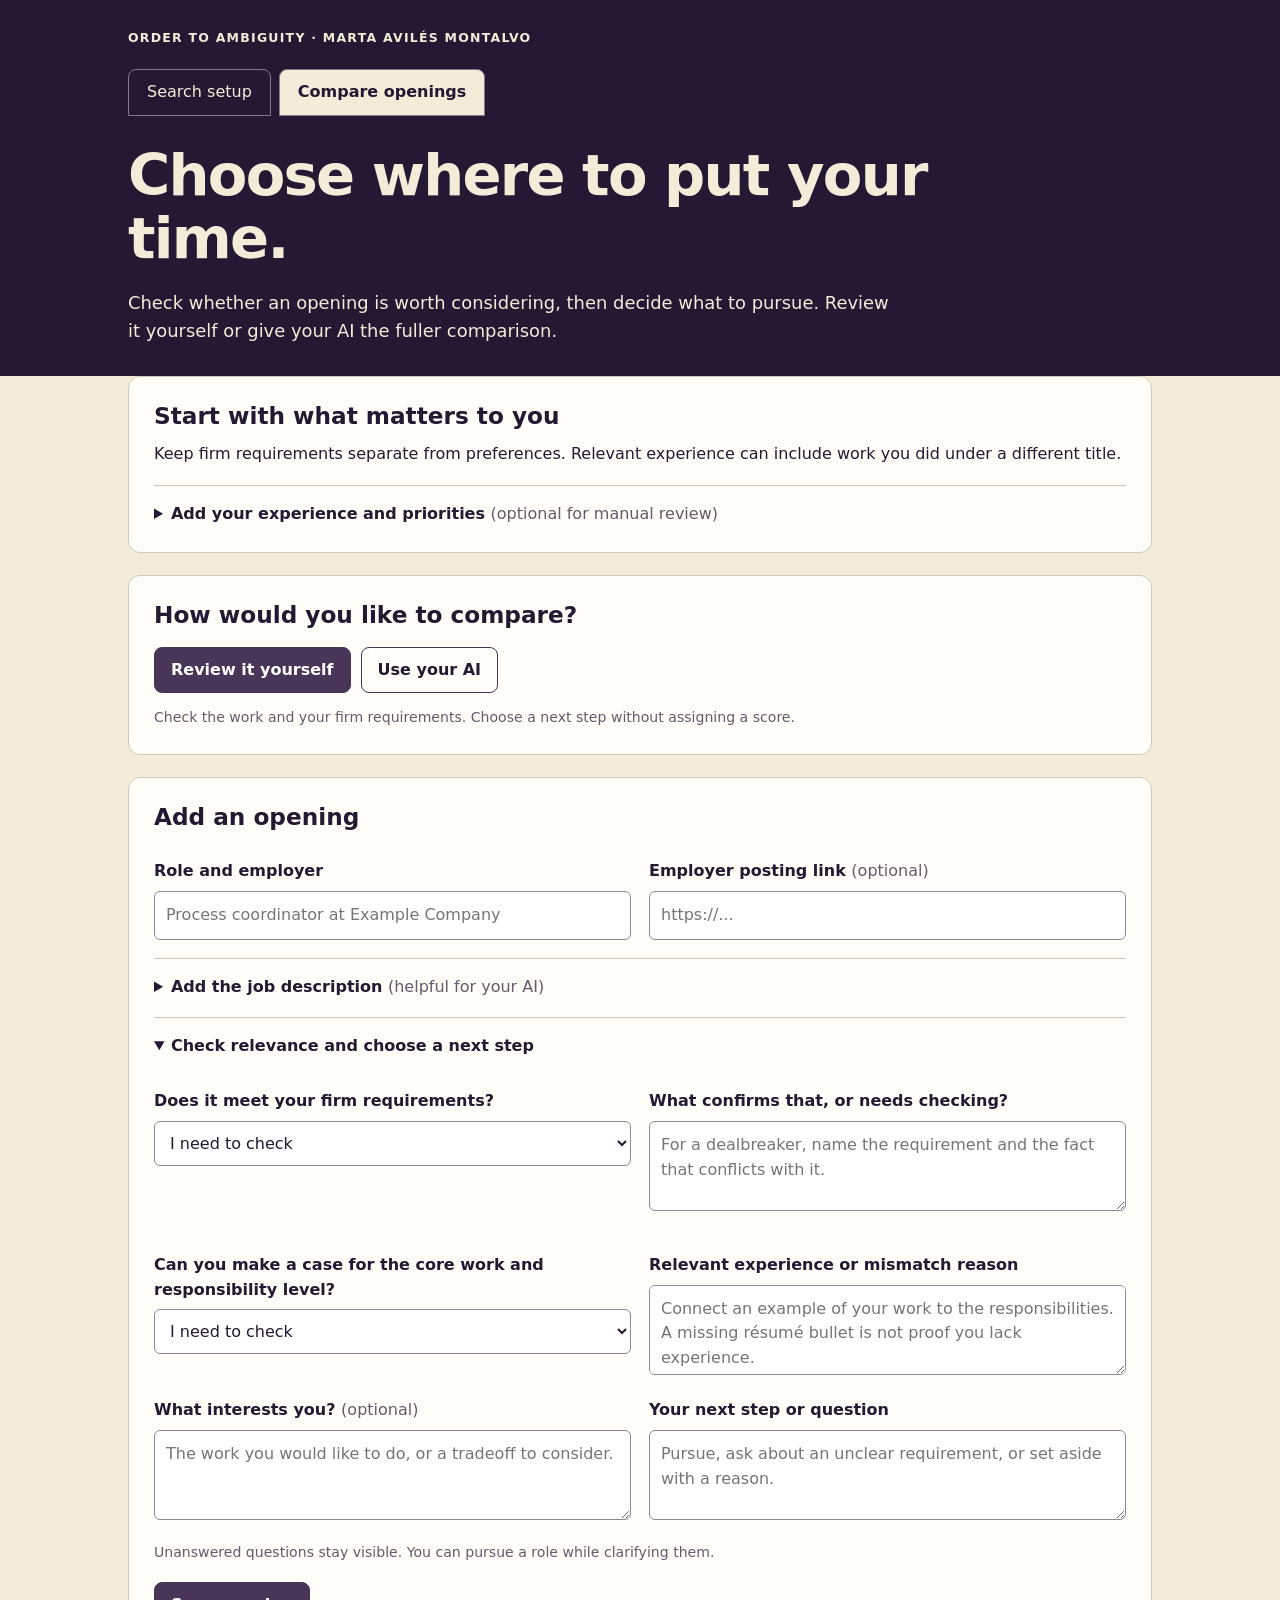
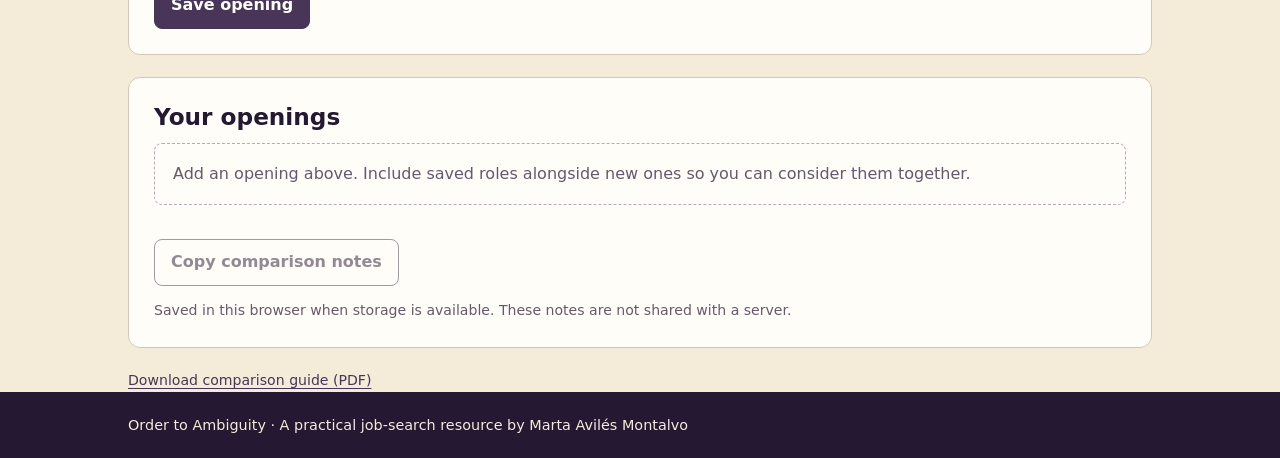
==== compare.html @ 84e62bb6 "Add evidence-based opening comparison with manual and own-AI paths" ====
<!doctype html>
<html lang="en">
<head><meta charset="utf-8"><meta name="viewport" content="width=device-width,initial-scale=1"><title>Compare openings · Order to Ambiguity</title><link rel="stylesheet" href="compare.css"></head>
<body>
<header><div class="wrap"><div class="eyebrow">Order to Ambiguity · Marta Avilés Montalvo</div><nav aria-label="Job search tools"><a href="index.html">Search setup</a><a href="compare.html" aria-current="page">Compare openings</a></nav><h1>Choose where to put your time.</h1><p class="intro">Check whether an opening is worth considering, then decide what to pursue. Review it yourself or give your AI the fuller comparison.</p></div></header>
<main class="wrap">
<div id="storage-warning" class="notice hidden" role="status"></div><div id="feedback" class="notice hidden" role="status" aria-live="polite" tabindex="-1"></div>
<section aria-labelledby="context-title"><h2 id="context-title">Start with what matters to you</h2><p>Keep firm requirements separate from preferences. Relevant experience can include work you did under a different title.</p><button type="button" class="secondary small hidden" id="use-search-brief">Use my search brief</button><p id="brief-status" class="hint hidden" role="status"></p><details id="context-details"><summary>Add your experience and priorities <span class="muted">(optional for manual review)</span></summary><div class="field"><label for="experience-summary">Your experience and the work you want</label><textarea id="experience-summary" maxlength="12000" rows="4" placeholder="Use your existing summary or a few notes."></textarea></div><div class="grid"><div class="field"><label for="firm-requirements">Firm requirements</label><textarea id="firm-requirements" maxlength="5000" placeholder="Only conditions that genuinely rule out a role. Leave blank if you have none."></textarea></div><div class="field"><label for="preferences">Preferences and tradeoffs</label><textarea id="preferences" maxlength="5000" placeholder="Work you want more of, pay priorities, flexibility, or questions you are still deciding."></textarea></div></div></details></section>
<section class="route-section" aria-labelledby="route-title"><h2 id="route-title">How would you like to compare?</h2><div class="route-buttons" role="group" aria-label="Comparison route"><button type="button" id="route-manual" aria-pressed="true">Review it yourself</button><button type="button" id="route-ai" class="secondary" aria-pressed="false">Use your AI</button></div><p id="route-explanation" class="hint">Check the work and your firm requirements. Choose a next step without assigning a score.</p></section>
<section aria-labelledby="opening-title"><h2 id="opening-title">Add an opening</h2><form id="opening-form" novalidate>
<div class="grid"><div class="field"><label for="opening-name">Role and employer</label><input id="opening-name" maxlength="300" required placeholder="Process coordinator at Example Company"></div><div class="field"><label for="opening-url">Employer posting link <span>(optional)</span></label><input type="url" id="opening-url" maxlength="3000" placeholder="https://..."></div></div>
<details id="description-details"><summary>Add the job description <span class="muted">(helpful for your AI)</span></summary><label class="sr-only" for="opening-description">Job description</label><textarea id="opening-description" rows="5" maxlength="30000" placeholder="Provide the full description if your AI cannot read the link."></textarea></details>
<details id="review-details" open><summary>Check relevance and choose a next step</summary><div class="grid"><div class="field"><label for="constraints-status">Does it meet your firm requirements?</label><select id="constraints-status"><option value="unknown">I need to check</option><option value="none">I have no firm requirements</option><option value="met">Yes, confirmed</option><option value="not-met">No, a confirmed dealbreaker</option></select></div><div class="field"><label for="constraints-evidence">What confirms that, or needs checking?</label><textarea id="constraints-evidence" maxlength="5000" placeholder="For a dealbreaker, name the requirement and the fact that conflicts with it."></textarea></div><div class="field"><label for="fit-status">Can you make a case for the core work and responsibility level?</label><select id="fit-status"><option value="unknown">I need to check</option><option value="credible">Yes, with relevant or transferable experience</option><option value="mismatch">No, there is a confirmed mismatch</option></select></div><div class="field"><label for="fit-evidence">Relevant experience or mismatch reason</label><textarea id="fit-evidence" maxlength="5000" placeholder="Connect an example of your work to the responsibilities. A missing résumé bullet is not proof you lack experience."></textarea></div></div>
<div class="grid"><div class="field"><label for="opening-interest">What interests you? <span>(optional)</span></label><textarea id="opening-interest" maxlength="3000" placeholder="The work you would like to do, or a tradeoff to consider."></textarea></div><div class="field"><label for="opening-next">Your next step or question</label><textarea id="opening-next" maxlength="3000" placeholder="Pursue, ask about an unclear requirement, or set aside with a reason."></textarea></div></div><p class="hint">Unanswered questions stay visible. You can pursue a role while clarifying them.</p></details>
<div class="actions"><button type="submit" id="save-opening">Save opening</button><button type="button" class="secondary hidden" id="cancel-edit">Cancel edit</button></div></form></section>
<section aria-labelledby="saved-title"><div class="section-heading"><h2 id="saved-title">Your openings</h2><span id="opening-count" class="muted"></span></div><p id="empty-state" class="empty">Add an opening above. Include saved roles alongside new ones so you can consider them together.</p><div id="opening-cards" class="cards"></div><div class="actions"><button type="button" class="secondary" id="copy-notes" disabled>Copy comparison notes</button></div><div id="notes-fallback" class="hidden"><label for="notes-output">Your comparison notes</label><textarea id="notes-output" readonly rows="8"></textarea><button type="button" class="secondary small" id="select-notes">Select notes</button></div><p class="hint">Saved in this browser when storage is available. These notes are not shared with a server.</p></section>
<section id="ai-section" class="hidden" aria-labelledby="ai-title"><h2 id="ai-title">Give your AI the full comparison</h2><p>The prompt includes your context and saved openings. Your assistant will agree what matters to you, then assess candidacy, compensation and how the work may change with AI. Add ratings and weights if they help you decide.</p><label class="check"><input type="checkbox" id="use-chat-roles">My openings are already in the AI conversation I will use</label><div class="actions"><button type="button" id="prepare-prompt">Prepare my comparison prompt</button></div><div id="prompt-result" class="hidden"><label for="comparison-prompt">Review and copy your prompt</label><textarea id="comparison-prompt" readonly rows="12"></textarea><div class="actions"><button type="button" id="copy-prompt">Copy prompt</button><button type="button" id="select-prompt" class="secondary">Select prompt text</button><a class="button secondary" href="https://chatgpt.com/" target="_blank" rel="noopener noreferrer">Open ChatGPT</a></div><p class="hint">Paste this into your chosen assistant. If it cannot open a posting, provide the description. Continue the comparison in that chat; you do not need to enter the results here.</p></div><p class="hint">This page prepares instructions. It does not run AI, read job links or submit applications.</p></section>
<p class="hint"><a href="Choose%20Which%20Jobs%20to%20Pursue.pdf" download>Download comparison guide (PDF)</a></p>
</main><footer><div class="wrap">Order to Ambiguity · A practical job-search resource by Marta Avilés Montalvo</div></footer><script src="compare.js"></script>
</body></html>
---- compare.css ----
:root{--cream:#F4ECD9;--ink:#241833;--purple:#483558;--blue:#95B9EC;--green:#B5D8BC;--line:#d2c8ba;--white:#fffdf8}*{box-sizing:border-box}body{margin:0;background:var(--cream);color:var(--ink);font:16px/1.55 system-ui,-apple-system,BlinkMacSystemFont,"Segoe UI",sans-serif}a{color:var(--purple);text-underline-offset:3px}.wrap{max-width:1080px;margin:auto;padding:0 28px}header{background:var(--ink);color:var(--cream);padding:28px 0 32px}.eyebrow{font-size:.78rem;letter-spacing:.1em;text-transform:uppercase;font-weight:700}nav{display:flex;gap:8px;flex-wrap:wrap;margin:22px 0 28px}nav a{border:1px solid #86778e;border-radius:8px 8px 0 0;padding:10px 18px;color:var(--cream);text-decoration:none}nav a[aria-current=page]{background:var(--cream);color:var(--ink);font-weight:700}h1{font-size:clamp(2rem,5vw,3.6rem);line-height:1.1;letter-spacing:-.03em;max-width:850px;margin:0 0 18px}h2{font-size:1.45rem;line-height:1.2;margin:0 0 12px}h3{font-size:1.12rem;line-height:1.3;margin:10px 0}p{margin:0 0 16px}.intro{max-width:770px;font-size:1.12rem;margin:0}main{padding-top:24px;padding-bottom:28px}section{background:var(--white);border:1px solid var(--line);border-radius:12px;padding:25px;margin-bottom:22px}.grid,.cards{display:grid;grid-template-columns:1fr 1fr;gap:18px}.field{margin:18px 0}.grid .field{margin:16px 0 0}label{display:block;font-weight:650;margin-bottom:7px}label span,.muted{font-weight:400;color:#66596c}input,select,textarea,button,.button{font:inherit}input,select,textarea{width:100%;padding:11px;border:1px solid #948596;border-radius:6px;color:var(--ink);background:white}textarea{min-height:90px;resize:vertical}button,.button{border:1px solid var(--purple);border-radius:8px;padding:10px 16px;background:var(--purple);color:white;font-weight:650;cursor:pointer;text-decoration:none;display:inline-block}button.secondary,.button.secondary{background:transparent;color:var(--ink)}button.small{font-size:.88rem;padding:6px 11px}button:disabled{opacity:.5;cursor:default}input:focus-visible,textarea:focus-visible,select:focus-visible,button:focus-visible,a:focus-visible,summary:focus-visible{outline:3px solid #3872b8;outline-offset:3px}.actions,.route-buttons{display:flex;gap:10px;flex-wrap:wrap;margin-top:18px}.hint{font-size:.88rem;color:#66596c;margin-top:14px;margin-bottom:0}.notice{border-left:4px solid var(--blue);background:#edf2f9;border-radius:5px;padding:14px 18px;margin-bottom:18px}.notice.error{border-color:#925050;background:#f6eaea}.hidden{display:none!important}details{border-top:1px solid var(--line);padding-top:16px;margin-top:18px}summary{cursor:pointer;font-weight:650}details[open]>summary{margin-bottom:14px}.section-heading{display:flex;gap:15px;justify-content:space-between;align-items:baseline}.card{padding:18px;border:1px solid var(--line);border-radius:9px;overflow-wrap:anywhere}.card p{font-size:.95rem;margin:10px 0}.card .label{font-size:.78rem;font-weight:700;text-transform:uppercase;letter-spacing:.04em;color:#66596c;margin-bottom:4px}.badge{display:inline-block;padding:4px 9px;border-radius:16px;background:#e7e0eb;font-size:.82rem;font-weight:650}.badge.ready{background:#dcebdd}.badge.aside{background:#eee2da}.card .actions{margin-top:16px}.empty{border:1px dashed #b7aabc;border-radius:8px;padding:18px;color:#66596c}.check{display:flex;gap:10px;align-items:flex-start;font-weight:400}.check input{width:auto;margin-top:6px}#comparison-prompt{min-height:360px;margin-top:8px}#prompt-result,#notes-fallback{margin-top:20px}.sr-only{position:absolute;width:1px;height:1px;padding:0;margin:-1px;overflow:hidden;clip:rect(0,0,0,0);white-space:nowrap;border:0}footer{background:var(--ink);color:var(--cream);padding:22px 0;font-size:.9rem}@media(max-width:700px){.wrap{padding:0 16px}header{padding-top:22px}section{padding:20px}.grid,.cards{grid-template-columns:1fr}.actions>button,.route-buttons>button{flex:1}nav a{flex:1;text-align:center;padding:9px 10px}.section-heading{display:block}.route-section h2{font-size:1.3rem}}@media print{header{background:white;color:black}nav,.actions,.route-buttons,form,#feedback,#storage-warning,#ai-section{display:none!important}section{break-inside:avoid}body{background:white}.cards{display:block}.card{break-inside:avoid;margin-bottom:15px}}
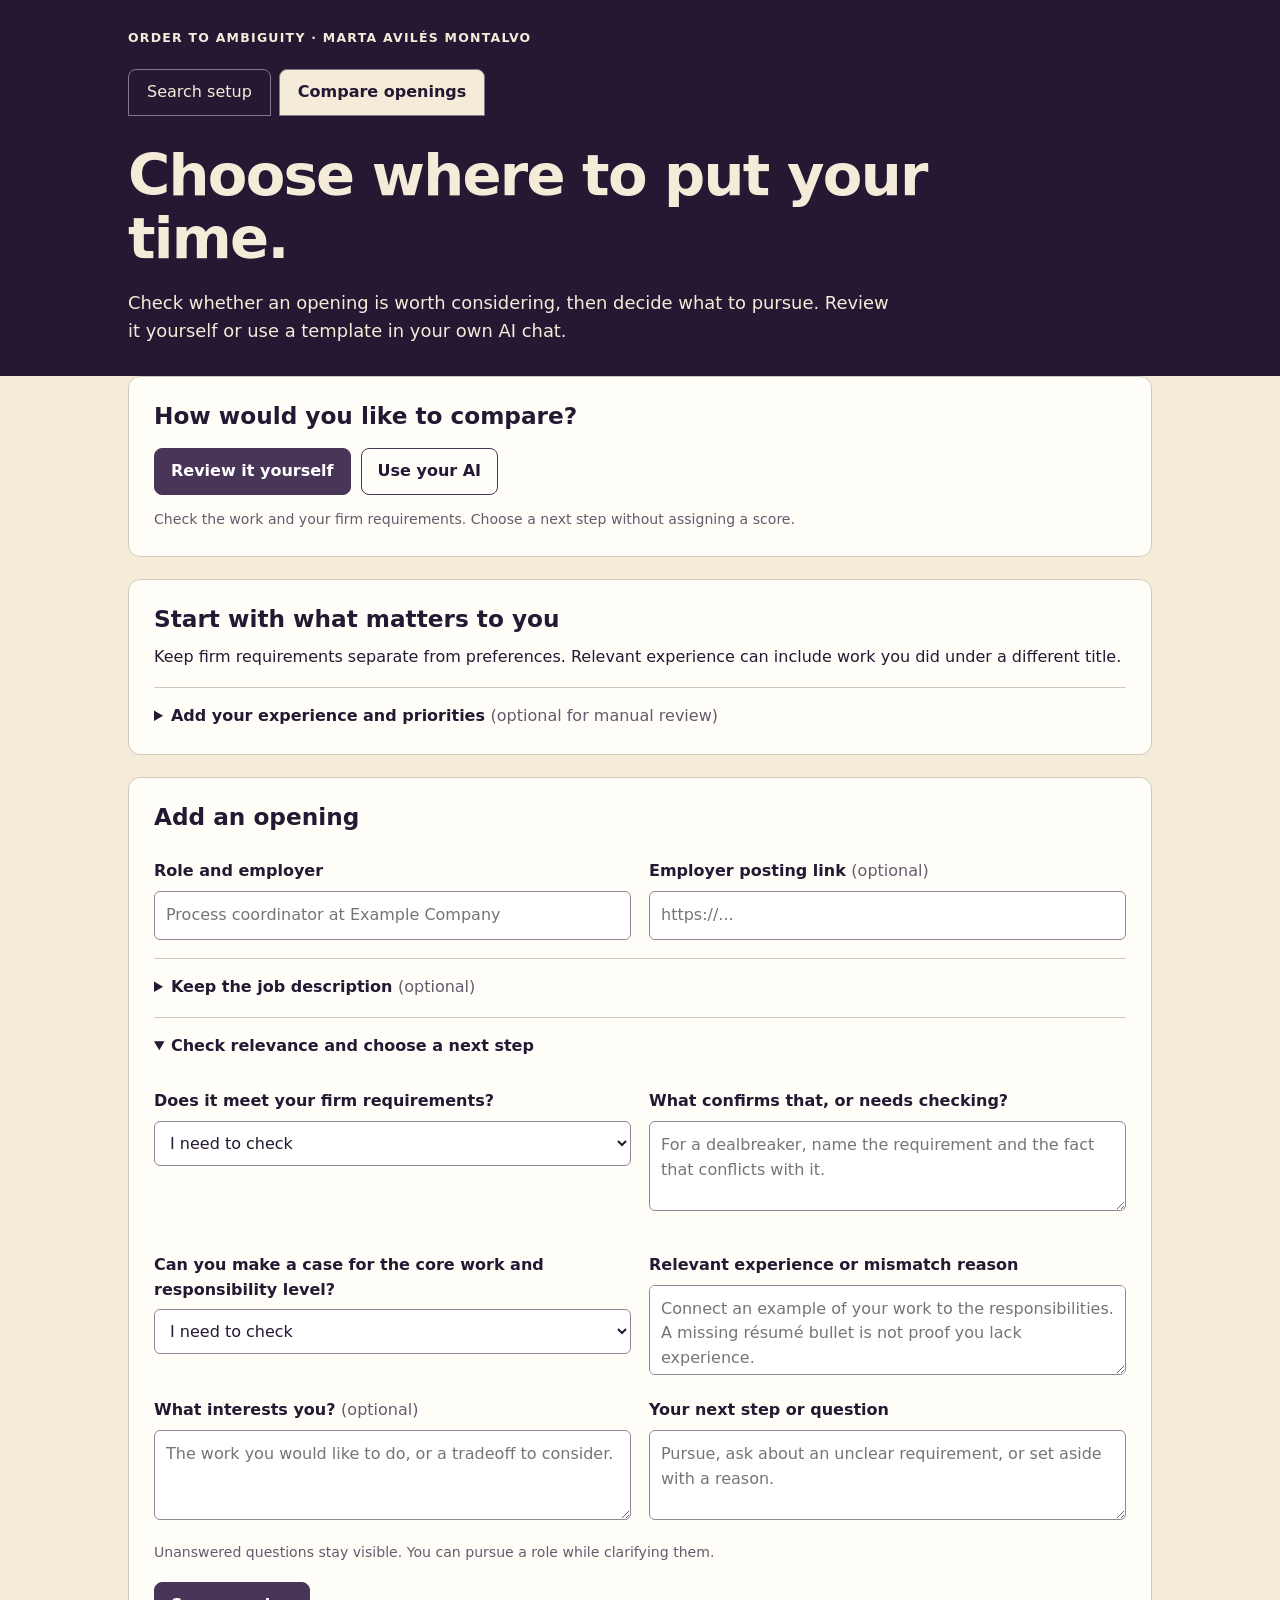
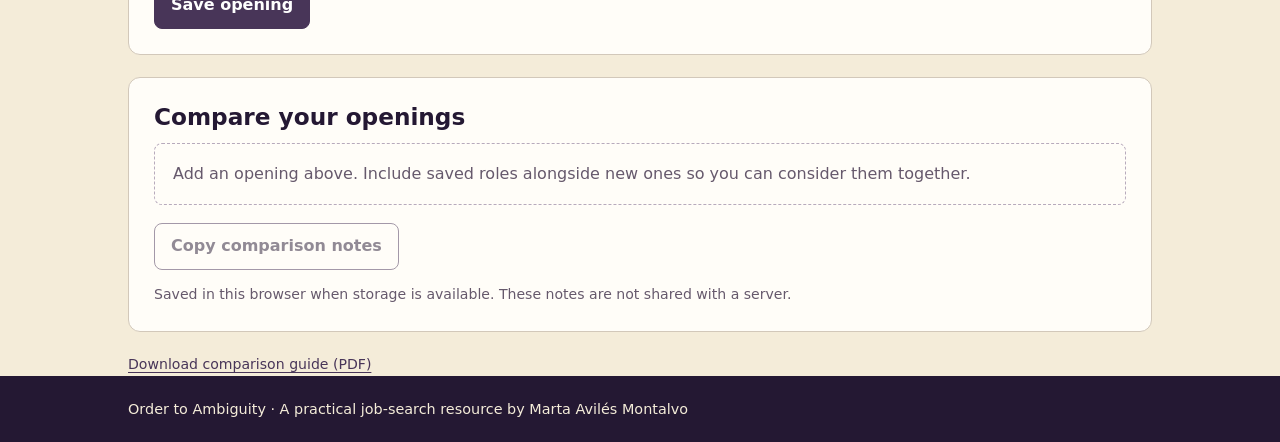
==== commit 9cd871ee: "Separate AI template and manual comparison; remove provider links throughout" ====
--- a/compare.html
+++ b/compare.html
@@ -2,19 +2,21 @@
 <html lang="en">
 <head><meta charset="utf-8"><meta name="viewport" content="width=device-width,initial-scale=1"><title>Compare openings · Order to Ambiguity</title><link rel="stylesheet" href="compare.css"></head>
 <body>
-<header><div class="wrap"><div class="eyebrow">Order to Ambiguity · Marta Avilés Montalvo</div><nav aria-label="Job search tools"><a href="index.html">Search setup</a><a href="compare.html" aria-current="page">Compare openings</a></nav><h1>Choose where to put your time.</h1><p class="intro">Check whether an opening is worth considering, then decide what to pursue. Review it yourself or give your AI the fuller comparison.</p></div></header>
+<header><div class="wrap"><div class="eyebrow">Order to Ambiguity · Marta Avilés Montalvo</div><nav aria-label="Job search tools"><a href="index.html">Search setup</a><a href="compare.html" aria-current="page">Compare openings</a></nav><h1>Choose where to put your time.</h1><p class="intro">Check whether an opening is worth considering, then decide what to pursue. Review it yourself or use a template in your own AI chat.</p></div></header>
 <main class="wrap">
 <div id="storage-warning" class="notice hidden" role="status"></div><div id="feedback" class="notice hidden" role="status" aria-live="polite" tabindex="-1"></div>
+<section class="route-section" aria-labelledby="route-title"><h2 id="route-title">How would you like to compare?</h2><div class="route-buttons" role="group" aria-label="Comparison route"><button type="button" id="route-manual" aria-pressed="true">Review it yourself</button><button type="button" id="route-ai" class="secondary" aria-pressed="false">Use your AI</button></div><p id="route-explanation" class="hint">Check the work and your firm requirements. Choose a next step without assigning a score.</p></section>
+<section id="ai-section" class="hidden" aria-labelledby="ai-title"><h2 id="ai-title">Compare the jobs in your own AI chat</h2><p>Copy this template into the AI you use. It can work with the experience and jobs already in that conversation, or ask you for what is missing.</p><ol class="template-steps"><li>Copy the template below and paste it into your AI.</li><li>Provide any missing experience, priorities and employer job descriptions in that chat.</li><li>Review the comparison and decide which openings to pursue first.</li></ol><div class="actions"><button type="button" id="copy-prompt">Copy comparison template</button></div><div id="prompt-result"><label for="comparison-prompt">Comparison template</label><textarea id="comparison-prompt" readonly rows="14"></textarea><button type="button" id="select-prompt" class="secondary small">Select template text</button></div><p class="hint">Use this with your preferred AI. You do not need to enter your information on this site or bring the results back.</p></section>
+<div id="manual-workspace">
 <section aria-labelledby="context-title"><h2 id="context-title">Start with what matters to you</h2><p>Keep firm requirements separate from preferences. Relevant experience can include work you did under a different title.</p><button type="button" class="secondary small hidden" id="use-search-brief">Use my search brief</button><p id="brief-status" class="hint hidden" role="status"></p><details id="context-details"><summary>Add your experience and priorities <span class="muted">(optional for manual review)</span></summary><div class="field"><label for="experience-summary">Your experience and the work you want</label><textarea id="experience-summary" maxlength="12000" rows="4" placeholder="Use your existing summary or a few notes."></textarea></div><div class="grid"><div class="field"><label for="firm-requirements">Firm requirements</label><textarea id="firm-requirements" maxlength="5000" placeholder="Only conditions that genuinely rule out a role. Leave blank if you have none."></textarea></div><div class="field"><label for="preferences">Preferences and tradeoffs</label><textarea id="preferences" maxlength="5000" placeholder="Work you want more of, pay priorities, flexibility, or questions you are still deciding."></textarea></div></div></details></section>
-<section class="route-section" aria-labelledby="route-title"><h2 id="route-title">How would you like to compare?</h2><div class="route-buttons" role="group" aria-label="Comparison route"><button type="button" id="route-manual" aria-pressed="true">Review it yourself</button><button type="button" id="route-ai" class="secondary" aria-pressed="false">Use your AI</button></div><p id="route-explanation" class="hint">Check the work and your firm requirements. Choose a next step without assigning a score.</p></section>
 <section aria-labelledby="opening-title"><h2 id="opening-title">Add an opening</h2><form id="opening-form" novalidate>
 <div class="grid"><div class="field"><label for="opening-name">Role and employer</label><input id="opening-name" maxlength="300" required placeholder="Process coordinator at Example Company"></div><div class="field"><label for="opening-url">Employer posting link <span>(optional)</span></label><input type="url" id="opening-url" maxlength="3000" placeholder="https://..."></div></div>
-<details id="description-details"><summary>Add the job description <span class="muted">(helpful for your AI)</span></summary><label class="sr-only" for="opening-description">Job description</label><textarea id="opening-description" rows="5" maxlength="30000" placeholder="Provide the full description if your AI cannot read the link."></textarea></details>
+<details id="description-details"><summary>Keep the job description <span class="muted">(optional)</span></summary><label class="sr-only" for="opening-description">Job description</label><textarea id="opening-description" rows="5" maxlength="30000" placeholder="Keep the posting text here if it is useful for your review."></textarea></details>
 <details id="review-details" open><summary>Check relevance and choose a next step</summary><div class="grid"><div class="field"><label for="constraints-status">Does it meet your firm requirements?</label><select id="constraints-status"><option value="unknown">I need to check</option><option value="none">I have no firm requirements</option><option value="met">Yes, confirmed</option><option value="not-met">No, a confirmed dealbreaker</option></select></div><div class="field"><label for="constraints-evidence">What confirms that, or needs checking?</label><textarea id="constraints-evidence" maxlength="5000" placeholder="For a dealbreaker, name the requirement and the fact that conflicts with it."></textarea></div><div class="field"><label for="fit-status">Can you make a case for the core work and responsibility level?</label><select id="fit-status"><option value="unknown">I need to check</option><option value="credible">Yes, with relevant or transferable experience</option><option value="mismatch">No, there is a confirmed mismatch</option></select></div><div class="field"><label for="fit-evidence">Relevant experience or mismatch reason</label><textarea id="fit-evidence" maxlength="5000" placeholder="Connect an example of your work to the responsibilities. A missing résumé bullet is not proof you lack experience."></textarea></div></div>
 <div class="grid"><div class="field"><label for="opening-interest">What interests you? <span>(optional)</span></label><textarea id="opening-interest" maxlength="3000" placeholder="The work you would like to do, or a tradeoff to consider."></textarea></div><div class="field"><label for="opening-next">Your next step or question</label><textarea id="opening-next" maxlength="3000" placeholder="Pursue, ask about an unclear requirement, or set aside with a reason."></textarea></div></div><p class="hint">Unanswered questions stay visible. You can pursue a role while clarifying them.</p></details>
 <div class="actions"><button type="submit" id="save-opening">Save opening</button><button type="button" class="secondary hidden" id="cancel-edit">Cancel edit</button></div></form></section>
-<section aria-labelledby="saved-title"><div class="section-heading"><h2 id="saved-title">Your openings</h2><span id="opening-count" class="muted"></span></div><p id="empty-state" class="empty">Add an opening above. Include saved roles alongside new ones so you can consider them together.</p><div id="opening-cards" class="cards"></div><div class="actions"><button type="button" class="secondary" id="copy-notes" disabled>Copy comparison notes</button></div><div id="notes-fallback" class="hidden"><label for="notes-output">Your comparison notes</label><textarea id="notes-output" readonly rows="8"></textarea><button type="button" class="secondary small" id="select-notes">Select notes</button></div><p class="hint">Saved in this browser when storage is available. These notes are not shared with a server.</p></section>
-<section id="ai-section" class="hidden" aria-labelledby="ai-title"><h2 id="ai-title">Give your AI the full comparison</h2><p>The prompt includes your context and saved openings. Your assistant will agree what matters to you, then assess candidacy, compensation and how the work may change with AI. Add ratings and weights if they help you decide.</p><label class="check"><input type="checkbox" id="use-chat-roles">My openings are already in the AI conversation I will use</label><div class="actions"><button type="button" id="prepare-prompt">Prepare my comparison prompt</button></div><div id="prompt-result" class="hidden"><label for="comparison-prompt">Review and copy your prompt</label><textarea id="comparison-prompt" readonly rows="12"></textarea><div class="actions"><button type="button" id="copy-prompt">Copy prompt</button><button type="button" id="select-prompt" class="secondary">Select prompt text</button><a class="button secondary" href="https://chatgpt.com/" target="_blank" rel="noopener noreferrer">Open ChatGPT</a></div><p class="hint">Paste this into your chosen assistant. If it cannot open a posting, provide the description. Continue the comparison in that chat; you do not need to enter the results here.</p></div><p class="hint">This page prepares instructions. It does not run AI, read job links or submit applications.</p></section>
+<section aria-labelledby="saved-title"><div class="section-heading"><h2 id="saved-title">Compare your openings</h2><span id="opening-count" class="muted"></span></div><p id="empty-state" class="empty">Add an opening above. Include saved roles alongside new ones so you can consider them together.</p><p id="comparison-scroll-hint" class="hint hidden">Read across to compare the same question for each job. Scroll sideways to see more openings.</p><div id="comparison-view" class="comparison-scroll hidden" role="region" aria-label="Saved openings comparison" tabindex="0"><table id="opening-table"></table></div><div class="actions"><button type="button" class="secondary" id="copy-notes" disabled>Copy comparison notes</button></div><div id="notes-fallback" class="hidden"><label for="notes-output">Your comparison notes</label><textarea id="notes-output" readonly rows="8"></textarea><button type="button" class="secondary small" id="select-notes">Select notes</button></div><p class="hint">Saved in this browser when storage is available. These notes are not shared with a server.</p></section>
+</div>
 <p class="hint"><a href="Choose%20Which%20Jobs%20to%20Pursue.pdf" download>Download comparison guide (PDF)</a></p>
 </main><footer><div class="wrap">Order to Ambiguity · A practical job-search resource by Marta Avilés Montalvo</div></footer><script src="compare.js"></script>
 </body></html>
--- a/compare.css
+++ b/compare.css
@@ -1 +1,5 @@
 :root{--cream:#F4ECD9;--ink:#241833;--purple:#483558;--blue:#95B9EC;--green:#B5D8BC;--line:#d2c8ba;--white:#fffdf8}*{box-sizing:border-box}body{margin:0;background:var(--cream);color:var(--ink);font:16px/1.55 system-ui,-apple-system,BlinkMacSystemFont,"Segoe UI",sans-serif}a{color:var(--purple);text-underline-offset:3px}.wrap{max-width:1080px;margin:auto;padding:0 28px}header{background:var(--ink);color:var(--cream);padding:28px 0 32px}.eyebrow{font-size:.78rem;letter-spacing:.1em;text-transform:uppercase;font-weight:700}nav{display:flex;gap:8px;flex-wrap:wrap;margin:22px 0 28px}nav a{border:1px solid #86778e;border-radius:8px 8px 0 0;padding:10px 18px;color:var(--cream);text-decoration:none}nav a[aria-current=page]{background:var(--cream);color:var(--ink);font-weight:700}h1{font-size:clamp(2rem,5vw,3.6rem);line-height:1.1;letter-spacing:-.03em;max-width:850px;margin:0 0 18px}h2{font-size:1.45rem;line-height:1.2;margin:0 0 12px}h3{font-size:1.12rem;line-height:1.3;margin:10px 0}p{margin:0 0 16px}.intro{max-width:770px;font-size:1.12rem;margin:0}main{padding-top:24px;padding-bottom:28px}section{background:var(--white);border:1px solid var(--line);border-radius:12px;padding:25px;margin-bottom:22px}.grid,.cards{display:grid;grid-template-columns:1fr 1fr;gap:18px}.field{margin:18px 0}.grid .field{margin:16px 0 0}label{display:block;font-weight:650;margin-bottom:7px}label span,.muted{font-weight:400;color:#66596c}input,select,textarea,button,.button{font:inherit}input,select,textarea{width:100%;padding:11px;border:1px solid #948596;border-radius:6px;color:var(--ink);background:white}textarea{min-height:90px;resize:vertical}button,.button{border:1px solid var(--purple);border-radius:8px;padding:10px 16px;background:var(--purple);color:white;font-weight:650;cursor:pointer;text-decoration:none;display:inline-block}button.secondary,.button.secondary{background:transparent;color:var(--ink)}button.small{font-size:.88rem;padding:6px 11px}button:disabled{opacity:.5;cursor:default}input:focus-visible,textarea:focus-visible,select:focus-visible,button:focus-visible,a:focus-visible,summary:focus-visible{outline:3px solid #3872b8;outline-offset:3px}.actions,.route-buttons{display:flex;gap:10px;flex-wrap:wrap;margin-top:18px}.hint{font-size:.88rem;color:#66596c;margin-top:14px;margin-bottom:0}.notice{border-left:4px solid var(--blue);background:#edf2f9;border-radius:5px;padding:14px 18px;margin-bottom:18px}.notice.error{border-color:#925050;background:#f6eaea}.hidden{display:none!important}details{border-top:1px solid var(--line);padding-top:16px;margin-top:18px}summary{cursor:pointer;font-weight:650}details[open]>summary{margin-bottom:14px}.section-heading{display:flex;gap:15px;justify-content:space-between;align-items:baseline}.card{padding:18px;border:1px solid var(--line);border-radius:9px;overflow-wrap:anywhere}.card p{font-size:.95rem;margin:10px 0}.card .label{font-size:.78rem;font-weight:700;text-transform:uppercase;letter-spacing:.04em;color:#66596c;margin-bottom:4px}.badge{display:inline-block;padding:4px 9px;border-radius:16px;background:#e7e0eb;font-size:.82rem;font-weight:650}.badge.ready{background:#dcebdd}.badge.aside{background:#eee2da}.card .actions{margin-top:16px}.empty{border:1px dashed #b7aabc;border-radius:8px;padding:18px;color:#66596c}.check{display:flex;gap:10px;align-items:flex-start;font-weight:400}.check input{width:auto;margin-top:6px}#comparison-prompt{min-height:360px;margin-top:8px}#prompt-result,#notes-fallback{margin-top:20px}.sr-only{position:absolute;width:1px;height:1px;padding:0;margin:-1px;overflow:hidden;clip:rect(0,0,0,0);white-space:nowrap;border:0}footer{background:var(--ink);color:var(--cream);padding:22px 0;font-size:.9rem}@media(max-width:700px){.wrap{padding:0 16px}header{padding-top:22px}section{padding:20px}.grid,.cards{grid-template-columns:1fr}.actions>button,.route-buttons>button{flex:1}nav a{flex:1;text-align:center;padding:9px 10px}.section-heading{display:block}.route-section h2{font-size:1.3rem}}@media print{header{background:white;color:black}nav,.actions,.route-buttons,form,#feedback,#storage-warning,#ai-section{display:none!important}section{break-inside:avoid}body{background:white}.cards{display:block}.card{break-inside:avoid;margin-bottom:15px}}
+
+.template-steps{padding-left:1.4rem;max-width:780px}.template-steps li{margin:8px 0}#ai-section .actions{margin:20px 0}#comparison-prompt{font-size:.95rem;line-height:1.5;min-height:390px}#select-prompt{margin-top:10px}
+
+.comparison-scroll{overflow:auto;margin-top:18px;border:1px solid var(--line);border-radius:8px}.comparison-scroll:focus-visible{outline:3px solid #3872b8;outline-offset:3px}#opening-table{border-collapse:separate;border-spacing:0;width:100%;table-layout:fixed}#opening-table th,#opening-table td{padding:16px;vertical-align:top;text-align:left;border-right:1px solid var(--line);border-bottom:1px solid var(--line);min-width:270px;width:270px;overflow-wrap:anywhere}#opening-table th:first-child{position:sticky;left:0;z-index:1;min-width:160px;width:160px;background:#ebe4d8;font-size:.9rem}#opening-table thead th{background:#f5f0e6}#opening-table h3{margin:0 0 10px}#opening-table p{margin:0 0 10px}#opening-table p:last-child{margin-bottom:0}#opening-table .comparison-label{font-weight:650;font-size:.88rem}#opening-table .actions{margin-top:14px}#opening-table tr:last-child>*{border-bottom:0}#opening-table tr>*:last-child{border-right:0}@media(max-width:700px){#opening-table th,#opening-table td{min-width:240px;width:240px;padding:13px}#opening-table th:first-child{min-width:125px;width:125px;font-size:.84rem}}@media print{.comparison-scroll{overflow:visible}#opening-table th:first-child{position:static}#opening-table{table-layout:auto}#opening-table th,#opening-table td{min-width:0;width:auto;font-size:9pt}}
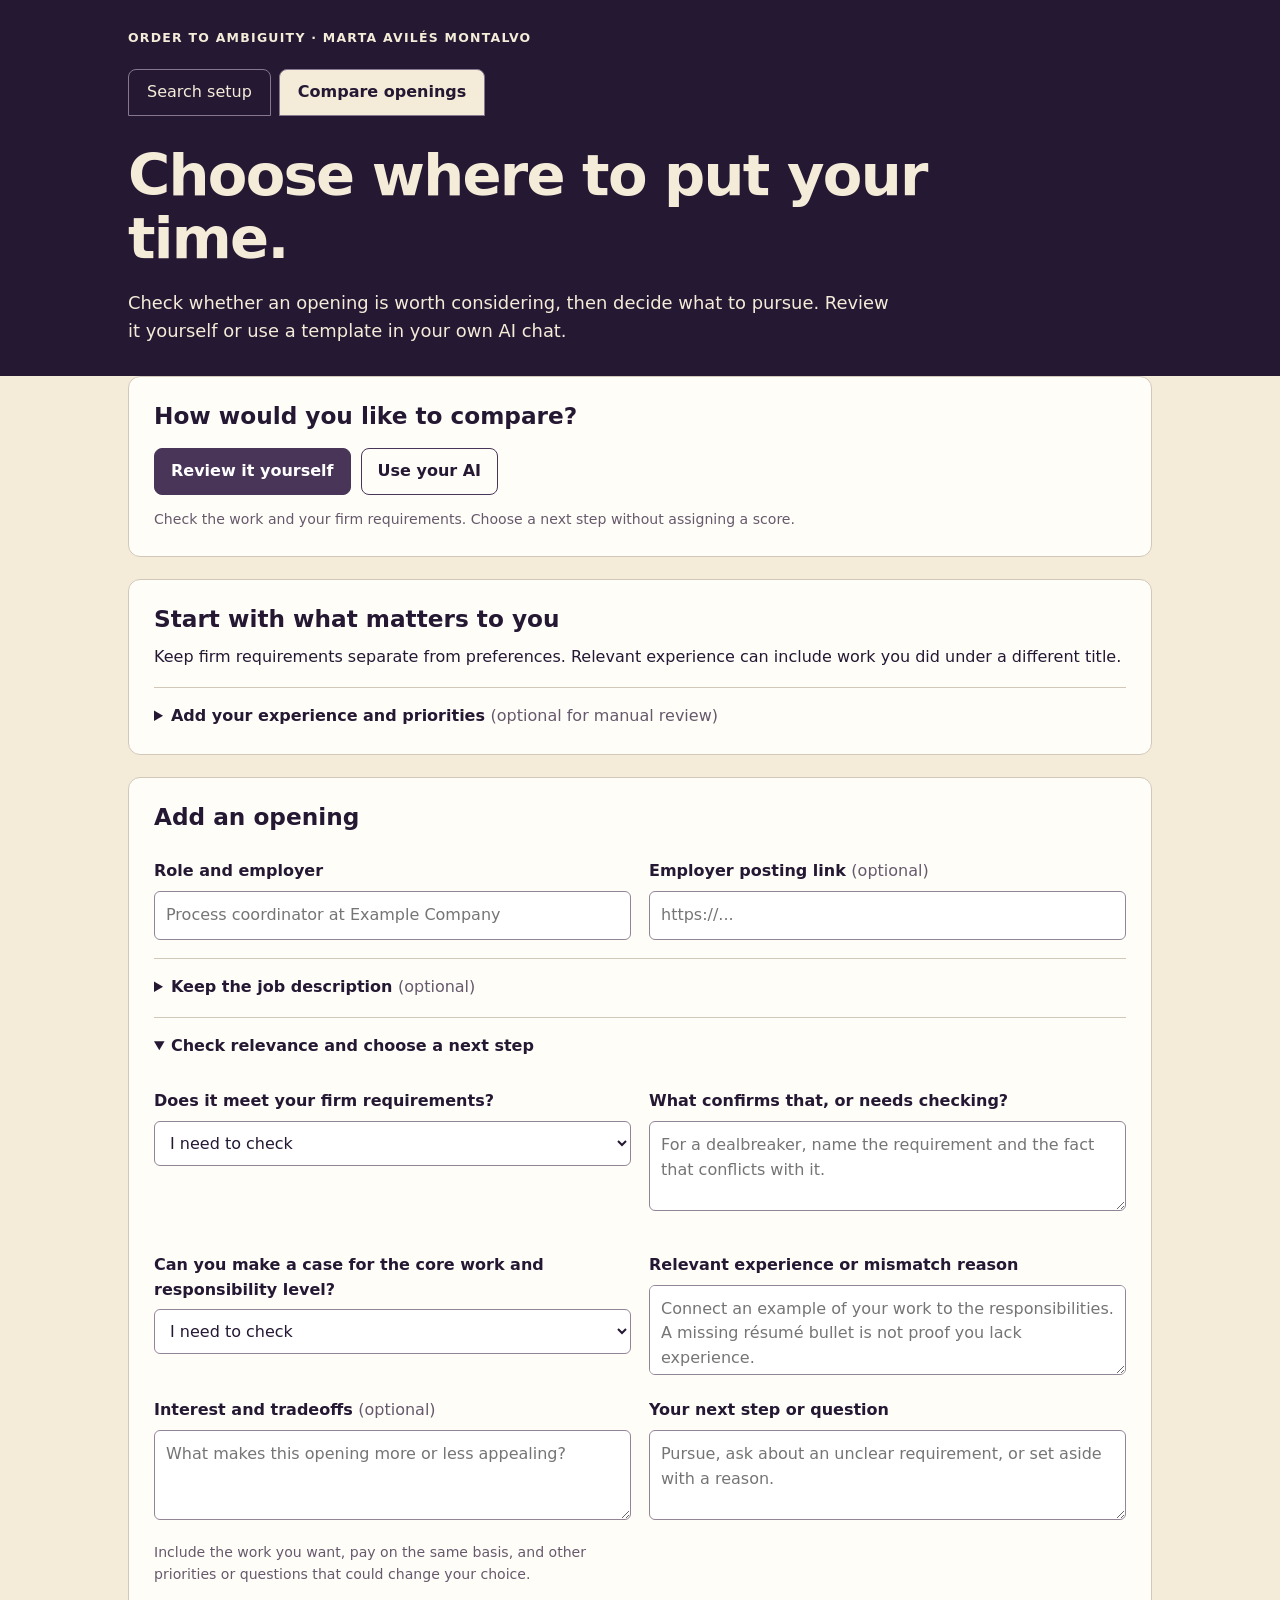
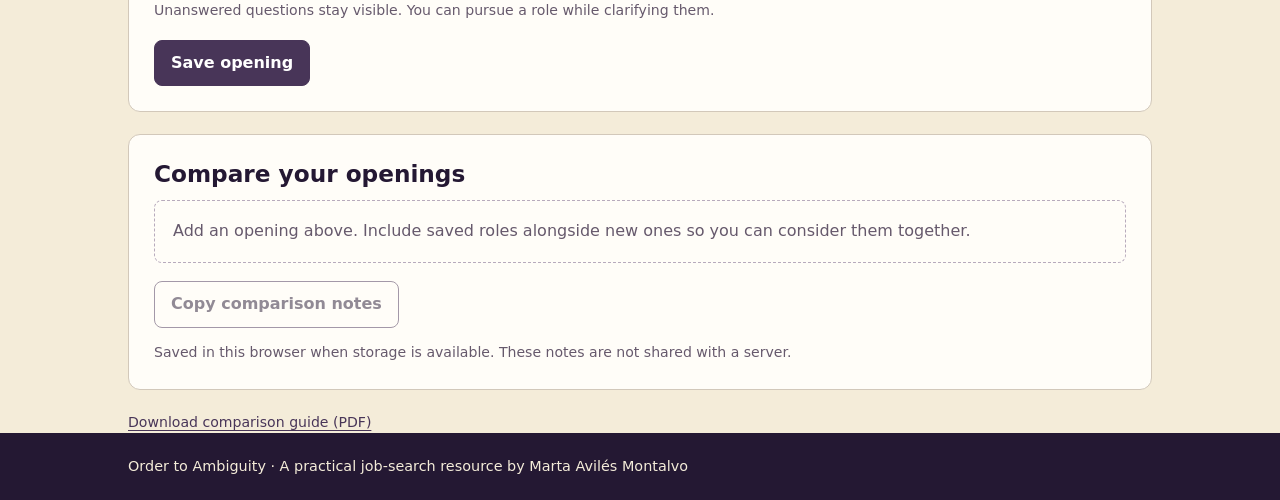
==== commit 015fa72c: "Clarify manual tradeoffs and respect saved firm requirements" ====
--- a/compare.html
+++ b/compare.html
@@ -1,6 +1,6 @@
 <!doctype html>
 <html lang="en">
-<head><meta charset="utf-8"><meta name="viewport" content="width=device-width,initial-scale=1"><title>Compare openings · Order to Ambiguity</title><link rel="stylesheet" href="compare.css"></head>
+<head><meta charset="utf-8"><meta name="viewport" content="width=device-width,initial-scale=1"><title>Compare openings · Order to Ambiguity</title><link rel="stylesheet" href="compare.css?v=efe0ffcacd17"></head>
 <body>
 <header><div class="wrap"><div class="eyebrow">Order to Ambiguity · Marta Avilés Montalvo</div><nav aria-label="Job search tools"><a href="index.html">Search setup</a><a href="compare.html" aria-current="page">Compare openings</a></nav><h1>Choose where to put your time.</h1><p class="intro">Check whether an opening is worth considering, then decide what to pursue. Review it yourself or use a template in your own AI chat.</p></div></header>
 <main class="wrap">
@@ -13,10 +13,10 @@
 <div class="grid"><div class="field"><label for="opening-name">Role and employer</label><input id="opening-name" maxlength="300" required placeholder="Process coordinator at Example Company"></div><div class="field"><label for="opening-url">Employer posting link <span>(optional)</span></label><input type="url" id="opening-url" maxlength="3000" placeholder="https://..."></div></div>
 <details id="description-details"><summary>Keep the job description <span class="muted">(optional)</span></summary><label class="sr-only" for="opening-description">Job description</label><textarea id="opening-description" rows="5" maxlength="30000" placeholder="Keep the posting text here if it is useful for your review."></textarea></details>
 <details id="review-details" open><summary>Check relevance and choose a next step</summary><div class="grid"><div class="field"><label for="constraints-status">Does it meet your firm requirements?</label><select id="constraints-status"><option value="unknown">I need to check</option><option value="none">I have no firm requirements</option><option value="met">Yes, confirmed</option><option value="not-met">No, a confirmed dealbreaker</option></select></div><div class="field"><label for="constraints-evidence">What confirms that, or needs checking?</label><textarea id="constraints-evidence" maxlength="5000" placeholder="For a dealbreaker, name the requirement and the fact that conflicts with it."></textarea></div><div class="field"><label for="fit-status">Can you make a case for the core work and responsibility level?</label><select id="fit-status"><option value="unknown">I need to check</option><option value="credible">Yes, with relevant or transferable experience</option><option value="mismatch">No, there is a confirmed mismatch</option></select></div><div class="field"><label for="fit-evidence">Relevant experience or mismatch reason</label><textarea id="fit-evidence" maxlength="5000" placeholder="Connect an example of your work to the responsibilities. A missing résumé bullet is not proof you lack experience."></textarea></div></div>
-<div class="grid"><div class="field"><label for="opening-interest">What interests you? <span>(optional)</span></label><textarea id="opening-interest" maxlength="3000" placeholder="The work you would like to do, or a tradeoff to consider."></textarea></div><div class="field"><label for="opening-next">Your next step or question</label><textarea id="opening-next" maxlength="3000" placeholder="Pursue, ask about an unclear requirement, or set aside with a reason."></textarea></div></div><p class="hint">Unanswered questions stay visible. You can pursue a role while clarifying them.</p></details>
+<div class="grid"><div class="field"><label for="opening-interest">Interest and tradeoffs <span>(optional)</span></label><textarea id="opening-interest" maxlength="3000" aria-describedby="tradeoff-help" placeholder="What makes this opening more or less appealing?"></textarea><p class="hint" id="tradeoff-help">Include the work you want, pay on the same basis, and other priorities or questions that could change your choice.</p></div><div class="field"><label for="opening-next">Your next step or question</label><textarea id="opening-next" maxlength="3000" placeholder="Pursue, ask about an unclear requirement, or set aside with a reason."></textarea></div></div><p class="hint">Unanswered questions stay visible. You can pursue a role while clarifying them.</p></details>
 <div class="actions"><button type="submit" id="save-opening">Save opening</button><button type="button" class="secondary hidden" id="cancel-edit">Cancel edit</button></div></form></section>
 <section aria-labelledby="saved-title"><div class="section-heading"><h2 id="saved-title">Compare your openings</h2><span id="opening-count" class="muted"></span></div><p id="empty-state" class="empty">Add an opening above. Include saved roles alongside new ones so you can consider them together.</p><p id="comparison-scroll-hint" class="hint hidden">Read across to compare the same question for each job. Scroll sideways to see more openings.</p><div id="comparison-view" class="comparison-scroll hidden" role="region" aria-label="Saved openings comparison" tabindex="0"><table id="opening-table"></table></div><div class="actions"><button type="button" class="secondary" id="copy-notes" disabled>Copy comparison notes</button></div><div id="notes-fallback" class="hidden"><label for="notes-output">Your comparison notes</label><textarea id="notes-output" readonly rows="8"></textarea><button type="button" class="secondary small" id="select-notes">Select notes</button></div><p class="hint">Saved in this browser when storage is available. These notes are not shared with a server.</p></section>
 </div>
 <p class="hint"><a href="Choose%20Which%20Jobs%20to%20Pursue.pdf" download>Download comparison guide (PDF)</a></p>
-</main><footer><div class="wrap">Order to Ambiguity · A practical job-search resource by Marta Avilés Montalvo</div></footer><script src="compare.js"></script>
+</main><footer><div class="wrap">Order to Ambiguity · A practical job-search resource by Marta Avilés Montalvo</div></footer><script src="compare.js?v=186bc247fad9"></script>
 </body></html>
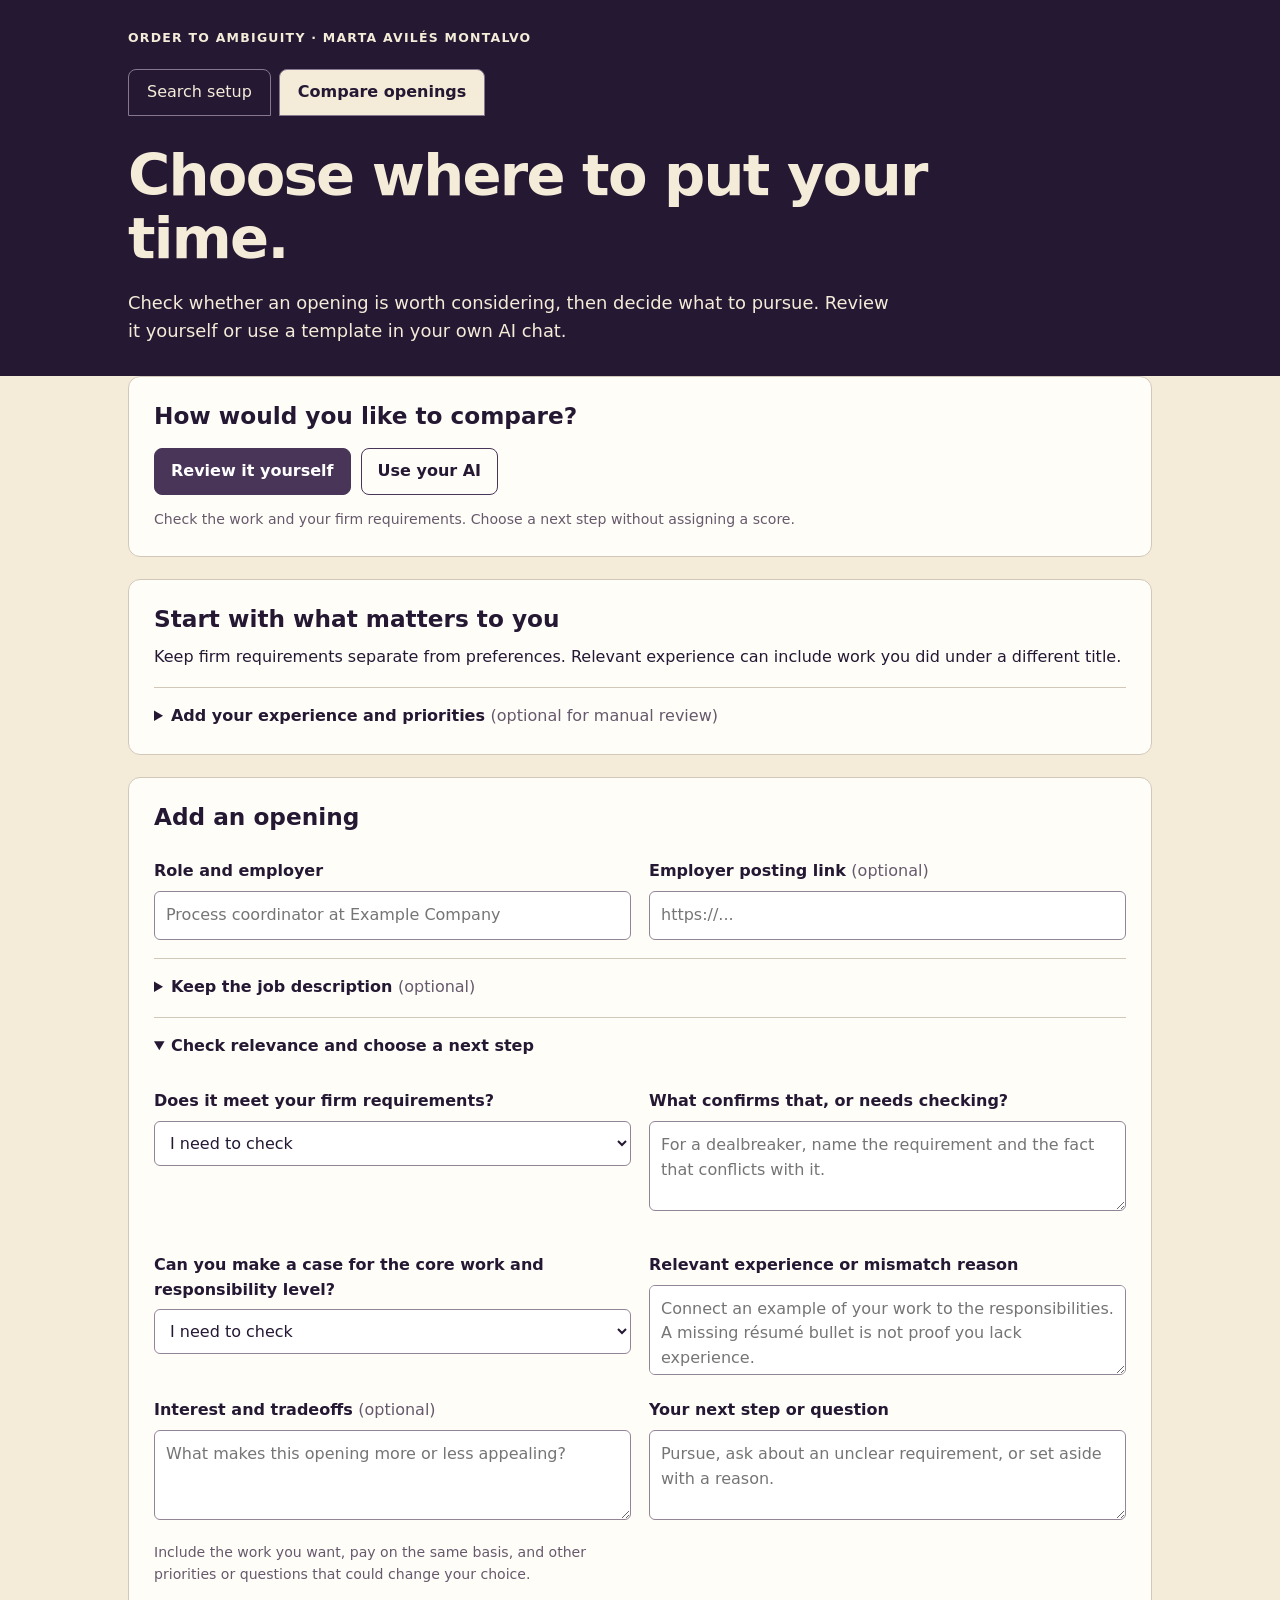
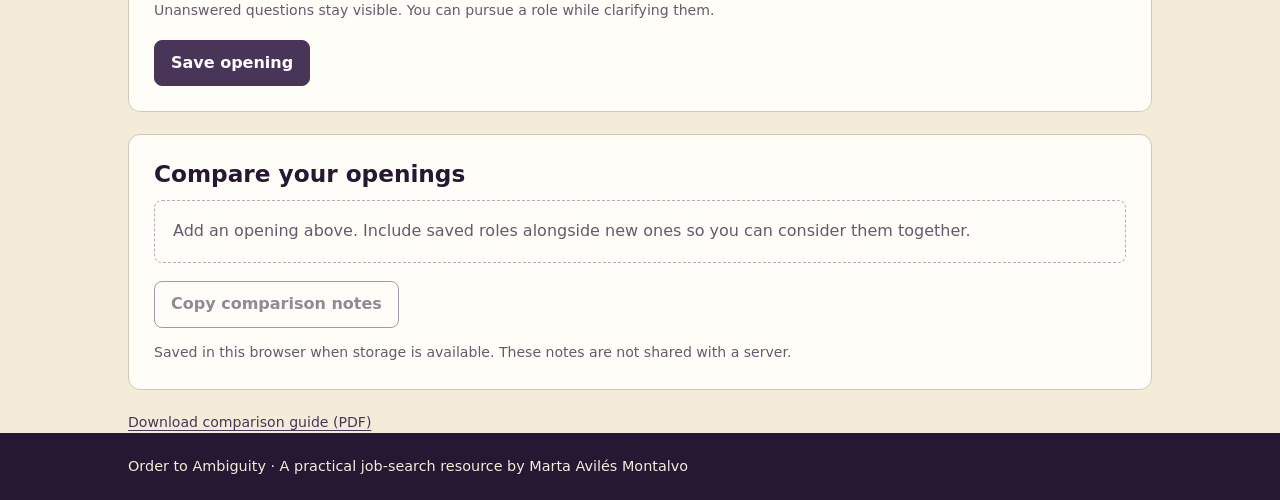
==== commit 9202d3eb: "Add concrete job comparison example and correct grammar" ====
--- a/compare.html
+++ b/compare.html
@@ -18,5 +18,5 @@
 <section aria-labelledby="saved-title"><div class="section-heading"><h2 id="saved-title">Compare your openings</h2><span id="opening-count" class="muted"></span></div><p id="empty-state" class="empty">Add an opening above. Include saved roles alongside new ones so you can consider them together.</p><p id="comparison-scroll-hint" class="hint hidden">Read across to compare the same question for each job. Scroll sideways to see more openings.</p><div id="comparison-view" class="comparison-scroll hidden" role="region" aria-label="Saved openings comparison" tabindex="0"><table id="opening-table"></table></div><div class="actions"><button type="button" class="secondary" id="copy-notes" disabled>Copy comparison notes</button></div><div id="notes-fallback" class="hidden"><label for="notes-output">Your comparison notes</label><textarea id="notes-output" readonly rows="8"></textarea><button type="button" class="secondary small" id="select-notes">Select notes</button></div><p class="hint">Saved in this browser when storage is available. These notes are not shared with a server.</p></section>
 </div>
 <p class="hint"><a href="Choose%20Which%20Jobs%20to%20Pursue.pdf" download>Download comparison guide (PDF)</a></p>
-</main><footer><div class="wrap">Order to Ambiguity · A practical job-search resource by Marta Avilés Montalvo</div></footer><script src="compare.js?v=186bc247fad9"></script>
+</main><footer><div class="wrap">Order to Ambiguity · A practical job-search resource by Marta Avilés Montalvo</div></footer><script src="compare.js?v=5581f5a8a81e"></script>
 </body></html>
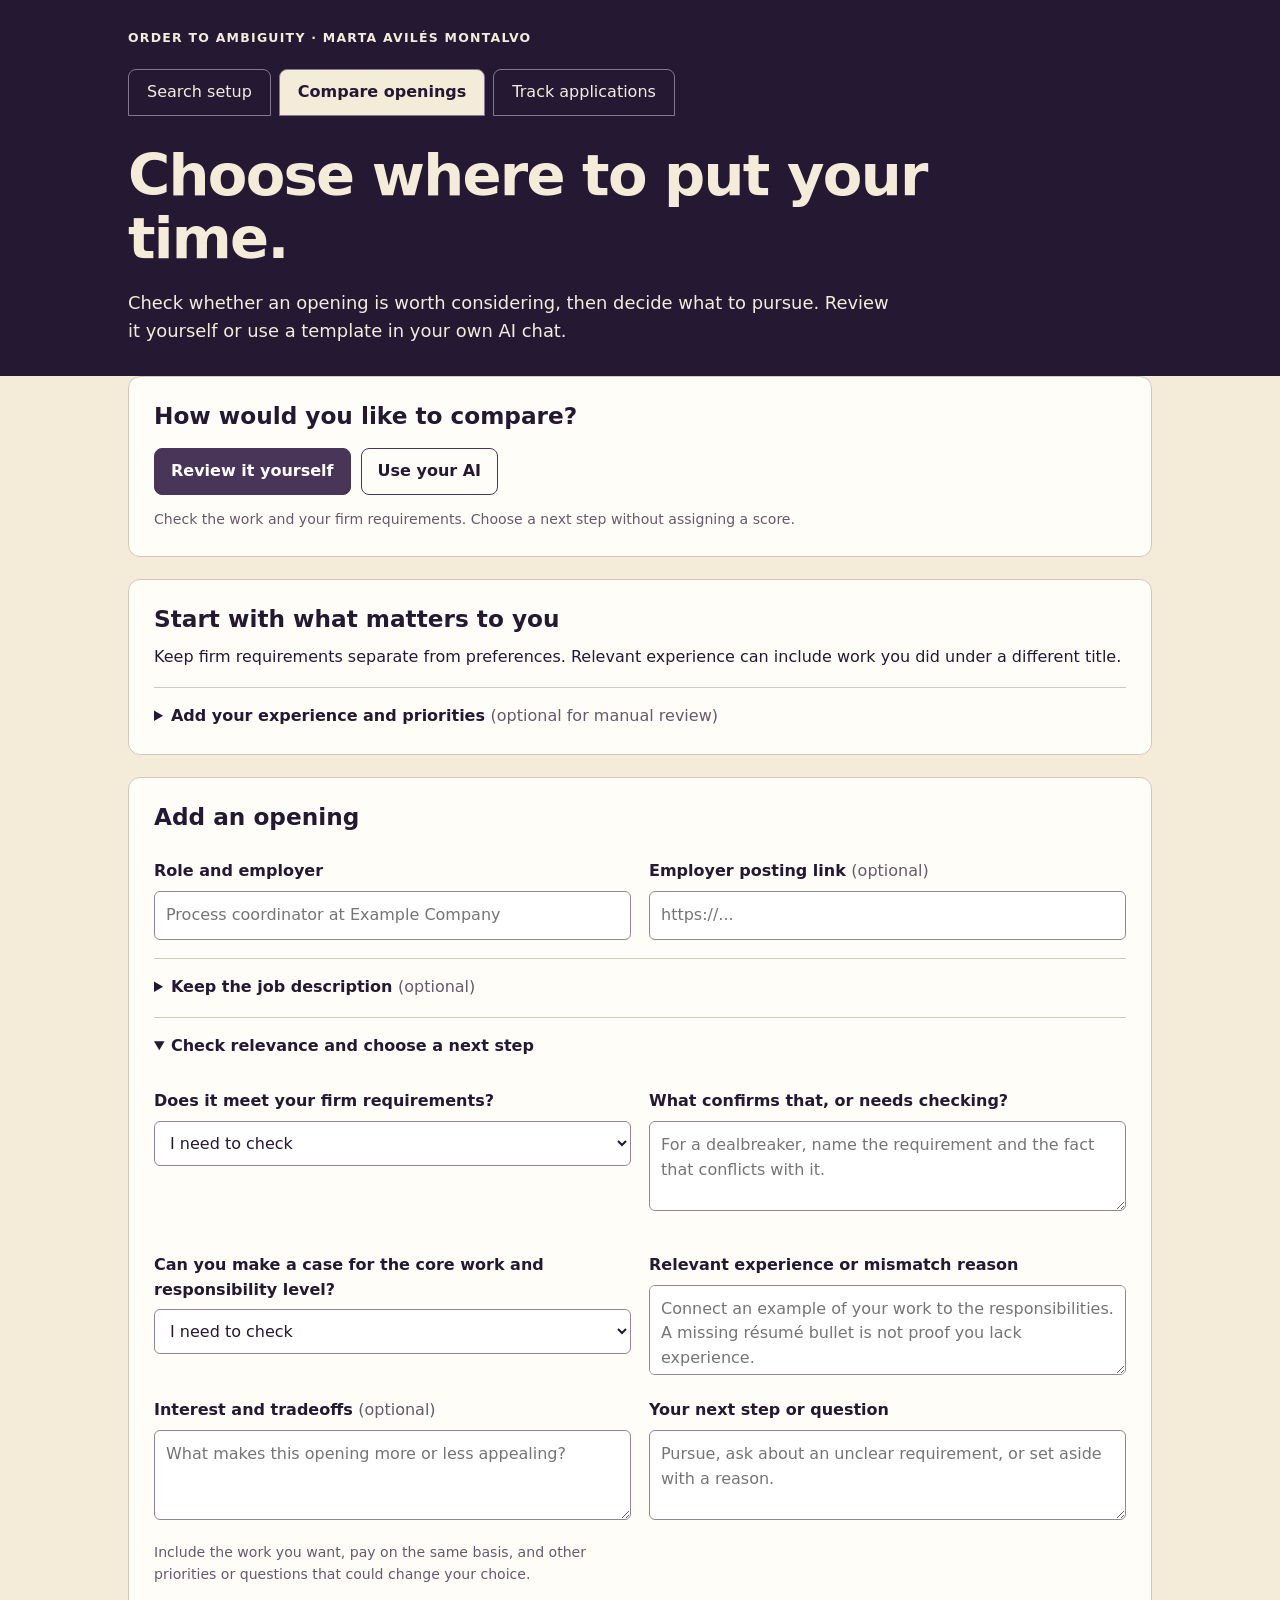
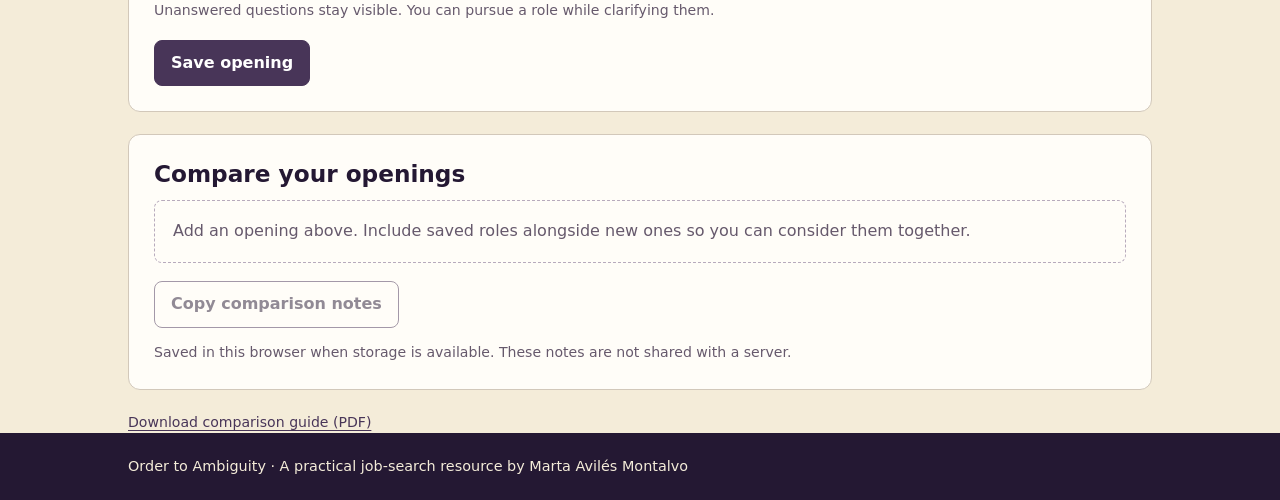
==== commit 0b9b53c7: "Add Track applications resources and read-only example" ====
--- a/compare.html
+++ b/compare.html
@@ -2,7 +2,7 @@
 <html lang="en">
 <head><meta charset="utf-8"><meta name="viewport" content="width=device-width,initial-scale=1"><title>Compare openings · Order to Ambiguity</title><link rel="stylesheet" href="compare.css?v=efe0ffcacd17"></head>
 <body>
-<header><div class="wrap"><div class="eyebrow">Order to Ambiguity · Marta Avilés Montalvo</div><nav aria-label="Job search tools"><a href="index.html">Search setup</a><a href="compare.html" aria-current="page">Compare openings</a></nav><h1>Choose where to put your time.</h1><p class="intro">Check whether an opening is worth considering, then decide what to pursue. Review it yourself or use a template in your own AI chat.</p></div></header>
+<header><div class="wrap"><div class="eyebrow">Order to Ambiguity · Marta Avilés Montalvo</div><nav aria-label="Job search tools"><a href="index.html">Search setup</a><a href="compare.html" aria-current="page">Compare openings</a><a href="tracking.html">Track applications</a></nav><h1>Choose where to put your time.</h1><p class="intro">Check whether an opening is worth considering, then decide what to pursue. Review it yourself or use a template in your own AI chat.</p></div></header>
 <main class="wrap">
 <div id="storage-warning" class="notice hidden" role="status"></div><div id="feedback" class="notice hidden" role="status" aria-live="polite" tabindex="-1"></div>
 <section class="route-section" aria-labelledby="route-title"><h2 id="route-title">How would you like to compare?</h2><div class="route-buttons" role="group" aria-label="Comparison route"><button type="button" id="route-manual" aria-pressed="true">Review it yourself</button><button type="button" id="route-ai" class="secondary" aria-pressed="false">Use your AI</button></div><p id="route-explanation" class="hint">Check the work and your firm requirements. Choose a next step without assigning a score.</p></section>
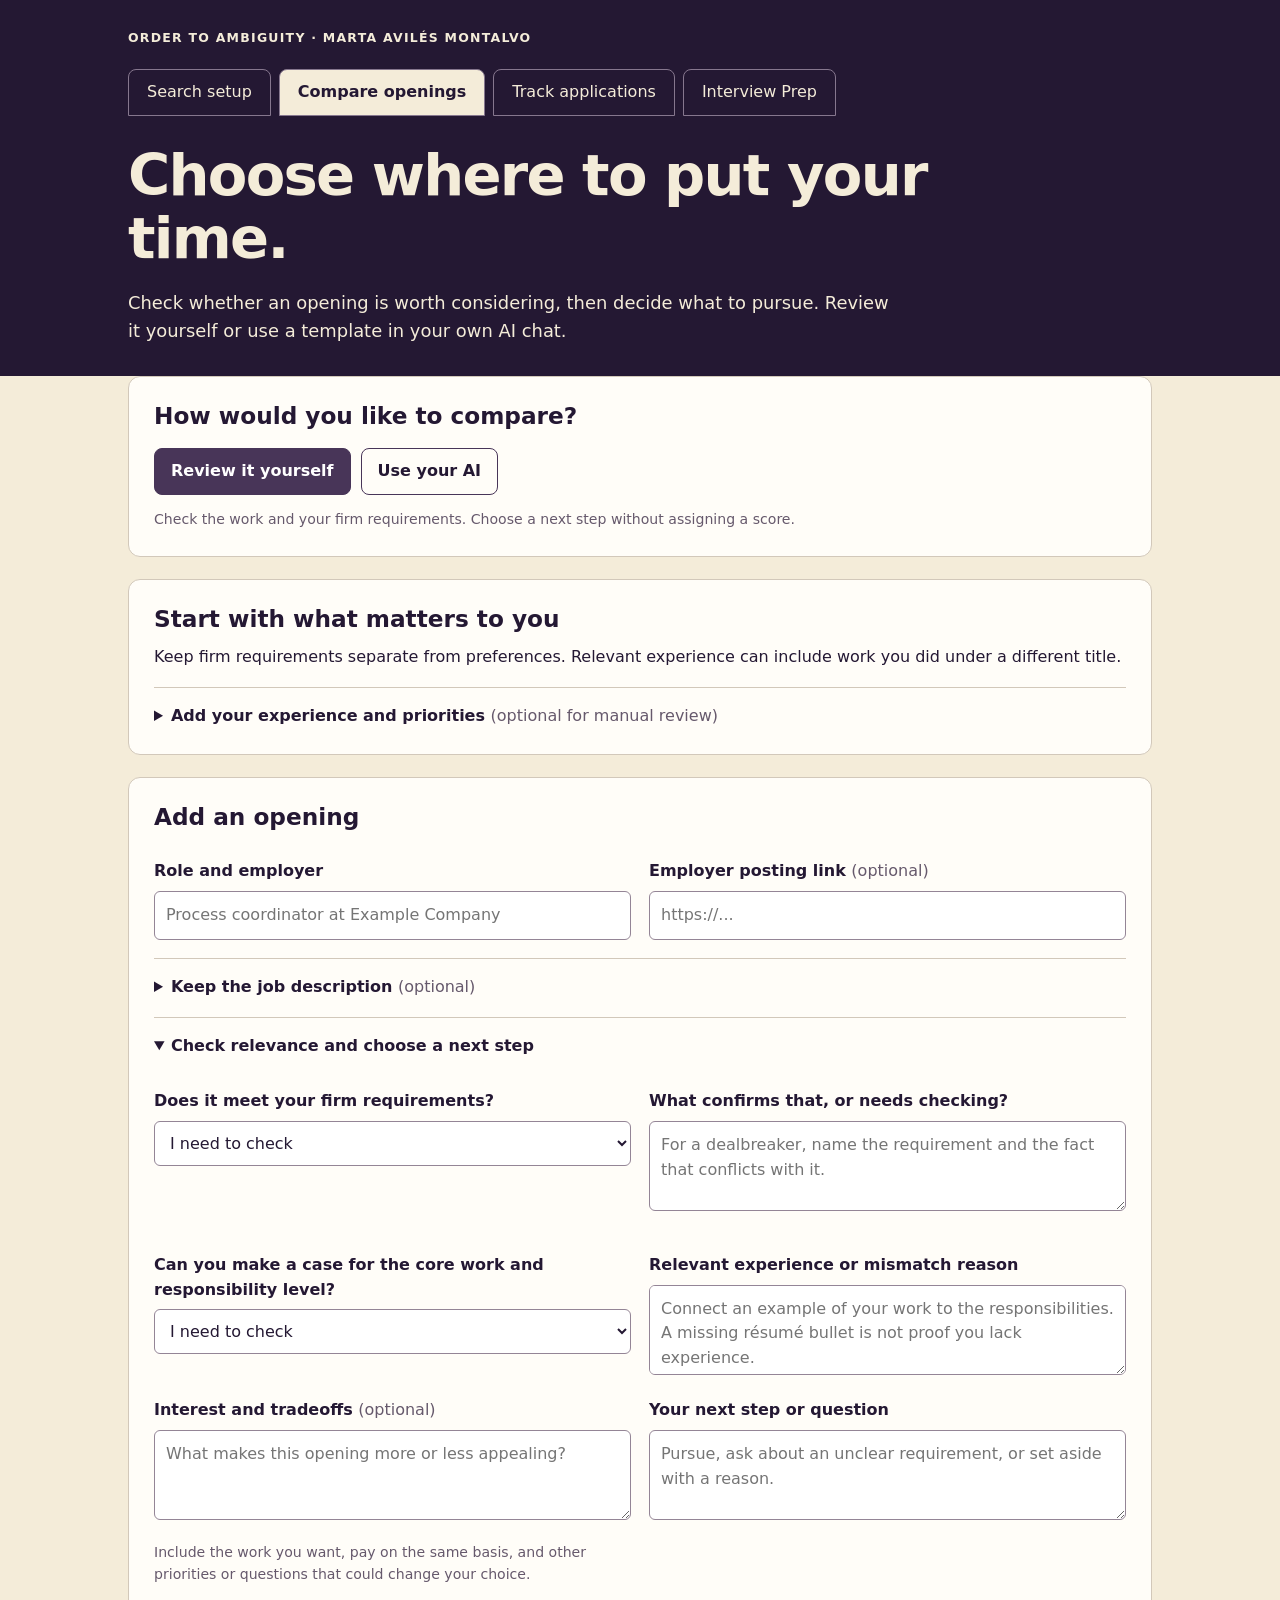
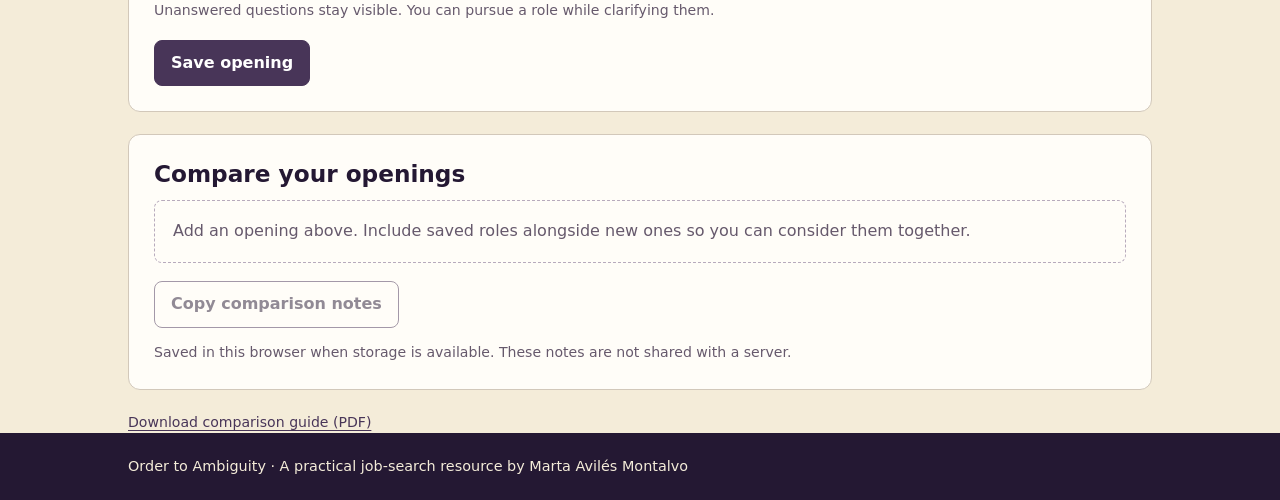
==== commit 0aa6089f: "Add Interview Prep resources and editable preparation kit" ====
--- a/compare.html
+++ b/compare.html
@@ -2,7 +2,7 @@
 <html lang="en">
 <head><meta charset="utf-8"><meta name="viewport" content="width=device-width,initial-scale=1"><title>Compare openings · Order to Ambiguity</title><link rel="stylesheet" href="compare.css?v=efe0ffcacd17"></head>
 <body>
-<header><div class="wrap"><div class="eyebrow">Order to Ambiguity · Marta Avilés Montalvo</div><nav aria-label="Job search tools"><a href="index.html">Search setup</a><a href="compare.html" aria-current="page">Compare openings</a><a href="tracking.html">Track applications</a></nav><h1>Choose where to put your time.</h1><p class="intro">Check whether an opening is worth considering, then decide what to pursue. Review it yourself or use a template in your own AI chat.</p></div></header>
+<header><div class="wrap"><div class="eyebrow">Order to Ambiguity · Marta Avilés Montalvo</div><nav aria-label="Job search tools"><a href="index.html">Search setup</a><a href="compare.html" aria-current="page">Compare openings</a><a href="tracking.html">Track applications</a><a href="interview.html">Interview Prep</a></nav><h1>Choose where to put your time.</h1><p class="intro">Check whether an opening is worth considering, then decide what to pursue. Review it yourself or use a template in your own AI chat.</p></div></header>
 <main class="wrap">
 <div id="storage-warning" class="notice hidden" role="status"></div><div id="feedback" class="notice hidden" role="status" aria-live="polite" tabindex="-1"></div>
 <section class="route-section" aria-labelledby="route-title"><h2 id="route-title">How would you like to compare?</h2><div class="route-buttons" role="group" aria-label="Comparison route"><button type="button" id="route-manual" aria-pressed="true">Review it yourself</button><button type="button" id="route-ai" class="secondary" aria-pressed="false">Use your AI</button></div><p id="route-explanation" class="hint">Check the work and your firm requirements. Choose a next step without assigning a score.</p></section>
